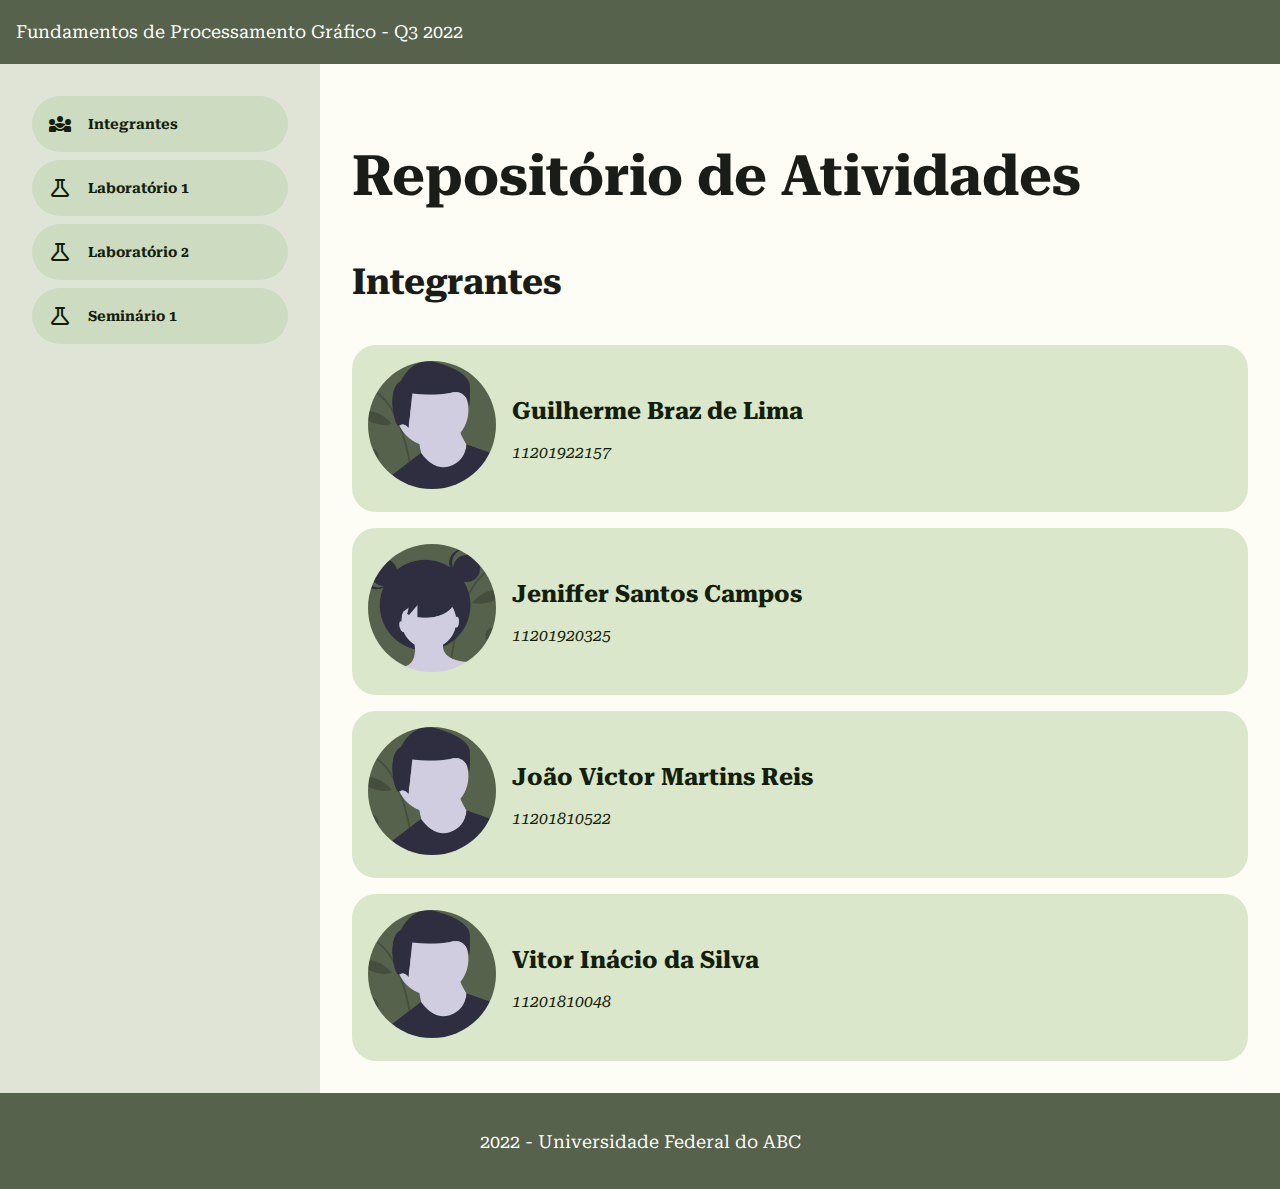
==== index.html @ 8eb5b955 "Add files via upload" ====
<!DOCTYPE html>
<html lang="pt-BR">

<head>
    <meta charset="UTF-8">
    <meta http-equiv="X-UA-Compatible" content="IE=edge">
    <meta name="viewport" content="width=device-width, initial-scale=1.0">
    <title>Fundamentos de Processamento Gráfico</title>
    <link rel="preconnect" href="https://fonts.googleapis.com">
    <link rel="preconnect" href="https://fonts.gstatic.com" crossorigin>
    <link
        href="https://fonts.googleapis.com/css2?family=Roboto+Serif:opsz,wght@8..144,400;8..144,500;8..144,600;8..144,700&display=swap"
        rel="stylesheet">
    <link rel="stylesheet"
        href="https://fonts.googleapis.com/css2?family=Material+Symbols+Rounded:opsz,wght,FILL,GRAD@48,400,1,0" />
    <link rel="stylesheet" href="style.css">
</head>

<body>
    <div class="container">
        <header>
            <p>
                Fundamentos de Processamento Gráfico - Q3 2022
            </p>
        </header>

        <aside>
            <nav class="sitemap">
                <ul>
                    <li>
                        <a href="#integrantes">
                            <span class="material-symbols-rounded">
                                diversity_3
                            </span>
                            Integrantes
                        </a>
                    </li>
                    <li>
                        <a href="lab1.html">
                            <span class="material-symbols-rounded">
                                science
                            </span>
                            Laboratório 1
                        </a>
                    </li>
                    <li>
                        <a href="lab2.html">
                            <span class="material-symbols-rounded">
                                science
                            </span>
                            Laboratório 2
                        </a>
                    </li>
                    <li>
                        <a href="mf1.html">
                            <span class="material-symbols-rounded">
                                science
                            </span>
                            Seminário 1
                        </a>
                    </li>
                </ul>
            </nav>
        </aside>

        <main>
            <h1 class="title">Repositório de Atividades</h1>

            <section id="integrantes">
                <h3>Integrantes</h3>

                <div class="about-me">
                    <div>
                        <img class="profile-picture" src="male.png" alt="Imagem de Perfil">
                    </div>
                    <div>
                        <h4>Guilherme Braz de Lima</h4>
                        <p>
                            11201922157
                        </p>
                    </div>
                </div>

                <div class="about-me">
                    <div>
                        <img class="profile-picture" src="female.png" alt="Imagem de Perfil">
                    </div>
                    <div>
                        <h4>Jeniffer Santos Campos</h4>
                        <p>
                            11201920325
                        </p>
                    </div>
                </div>

                <div class="about-me">
                    <div>
                        <img class="profile-picture" src="male.png" alt="Imagem de Perfil">
                    </div>
                    <div>
                        <h4>João Victor Martins Reis</h4>
                        <p>
                            11201810522
                        </p>
                    </div>
                </div>

                <div class="about-me">
                    <div>
                        <img class="profile-picture" src="male.png" alt="Imagem de Perfil">
                    </div>
                    <div>
                        <h4>Vitor Inácio da Silva</h4>
                        <p>
                            11201810048
                        </p>
                    </div>
                </div>
            </section>
        </main>

        <footer>
            <p>2022 - Universidade Federal do ABC</p>
        </footer>
    </div>
</body>

</html>
---- style.css ----
html,
body {
  height: 100%;
  margin: 0;
  font-family: "Roboto Serif", serif;
  background-color: #fdfdf6;
}

h1 {
  font-size: 3.5rem;
}

h2 {
  font-size: 3rem;
}

h3 {
  font-size: 2.25rem;
}

h4 {
  font-size: 1.5rem;
}

a {
  text-decoration: none;
  color: #1a1c18;
  font-weight: bold;
}

a:hover {
  color: #56624b;
}

body {
  font-size: 1.125rem;
  font-weight: 400;
  color: #1a1c18;
  line-height: 1.5;
}

.container {
  height: auto;
  display: grid;
  grid-template-columns: 1fr 3fr;
  grid-template-rows: min-content auto min-content;
}

header {
  grid-column: 1/3;
  grid-row: 1/2;
  display: flex;
  align-items: center;
  height: 64px;
  padding: 0 16px 0 16px;
  background-color: #56624b;
}

header > p {
  margin: 0;
  line-height: 64px;
  color: #fff;
}

aside {
  grid-column: 1/2;
  grid-row: 2/3;
  background-color: #e0e4d6;
}

.sitemap {
  padding: 32px;
}

.sitemap ul {
  margin: 0;
  padding: 0;
  list-style-type: none;
}

.sitemap ul li {
  padding: 0 16px 0 16px;
  line-height: 56px;
  background-color: #cddbc0;
  border-radius: 28px;
  margin: 0 0 8px 0;
}

.sitemap ul li a {
  display: flex;
  column-gap: 16px;
  align-items: center;
  font-size: 0.875rem;
  font-weight: 700;
  color: #141e0c;
  text-decoration: none;
}

main {
  grid-column: 2/3;
  grid-row: 2/3;
  padding: 32px;
}

article {
  line-height: 1.8;
}

footer {
  grid-column: 1/3;
  grid-row: 3/4;
  display: flex;
  justify-content: center;
  align-items: center;
  height: 96px;
  padding: 0 16px 0 16px;
  background-color: #56624b;
}

footer > p {
  margin: 0;
  color: #ffffff;
}

hr {
  height: 1px;
  background-color: #74796d;
  border: none;
}

.title {
  font-weight: 700;
  color: #1a1c18;
}

.about-me {
  display: flex;
  align-items: center;
  column-gap: 16px;
  padding: 16px;
  border-radius: 24px;
  background-color: #dae7ca;
}

.about-me:not(:last-child) {
  margin-bottom: 16px;
}

.about-me h4 {
  margin: 0 0 12px 0;
  color: #141e0c;
}

.about-me p {
  font-size: 1rem;
  color: #141e0c;
  font-style: italic;
  margin: 8px 0 0 0;
}

.profile-picture {
  width: 128px;
  height: 128px;
  border-radius: 100%;
}

.fav-links ul {
  display: flex;
  column-gap: 16px;
  margin: 0;
  padding: 0;
  list-style-type: none;
}

.fav-links ul li {
  display: flex;
  justify-content: center;
  align-items: center;
  width: 96px;
  height: 96px;
  background-color: #dae7ca;
  border-radius: 24px;
}

.icon {
  height: 56px;
}

.back-button {
  display: inline-flex;
  justify-content: center;
  align-items: center;
  width: 56px;
  height: 56px;
  border-radius: 100%;
}

.back-button:hover {
  background-color: #cddbc0;
}

.back-icon {
  display: inline-block;
  width: 48px;
  height: 48px;
  background: url(arrow_back.svg);
}

.lab_image {
  display: block;
  margin: auto;
  width: 500px;
}

.legenda {
  text-align: center;
}
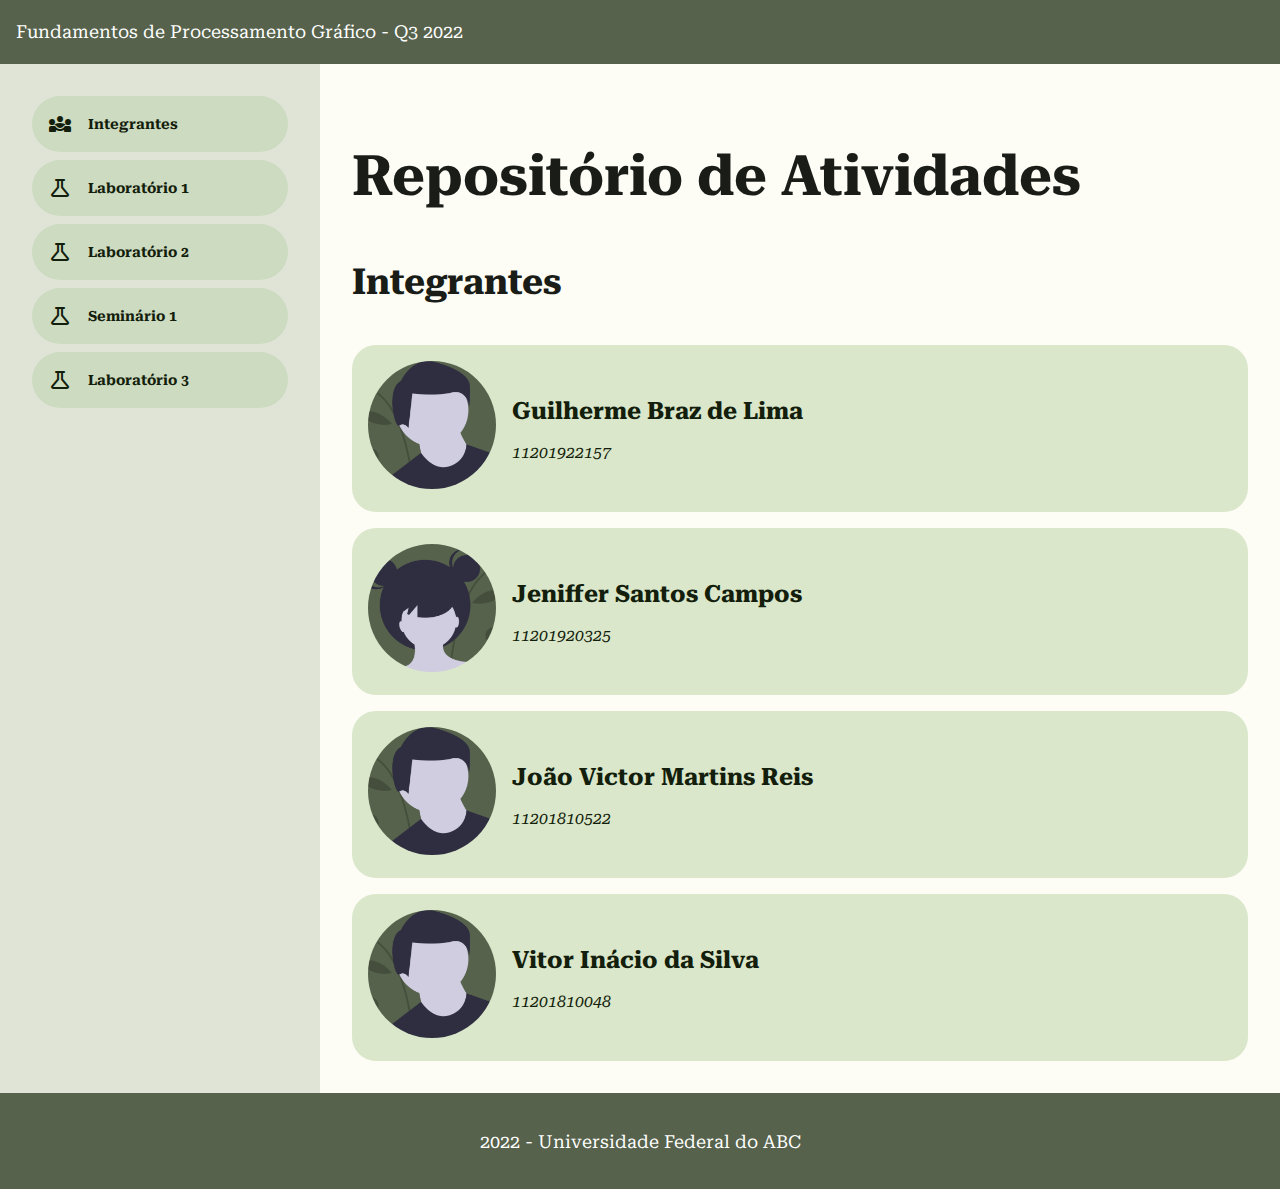
==== commit 5cdd8fe8: "Adicionada página do laboratório 3" ====
--- a/index.html
+++ b/index.html
@@ -57,6 +57,14 @@
                                 science
                             </span>
                             Seminário 1
+                        </a>
+                    </li>
+                    <li>
+                        <a href="mf1.html">
+                            <span class="material-symbols-rounded">
+                                science
+                            </span>
+                            Laboratório 3
                         </a>
                     </li>
                 </ul>
@@ -125,4 +133,4 @@
     </div>
 </body>
 
-</html>
+</html>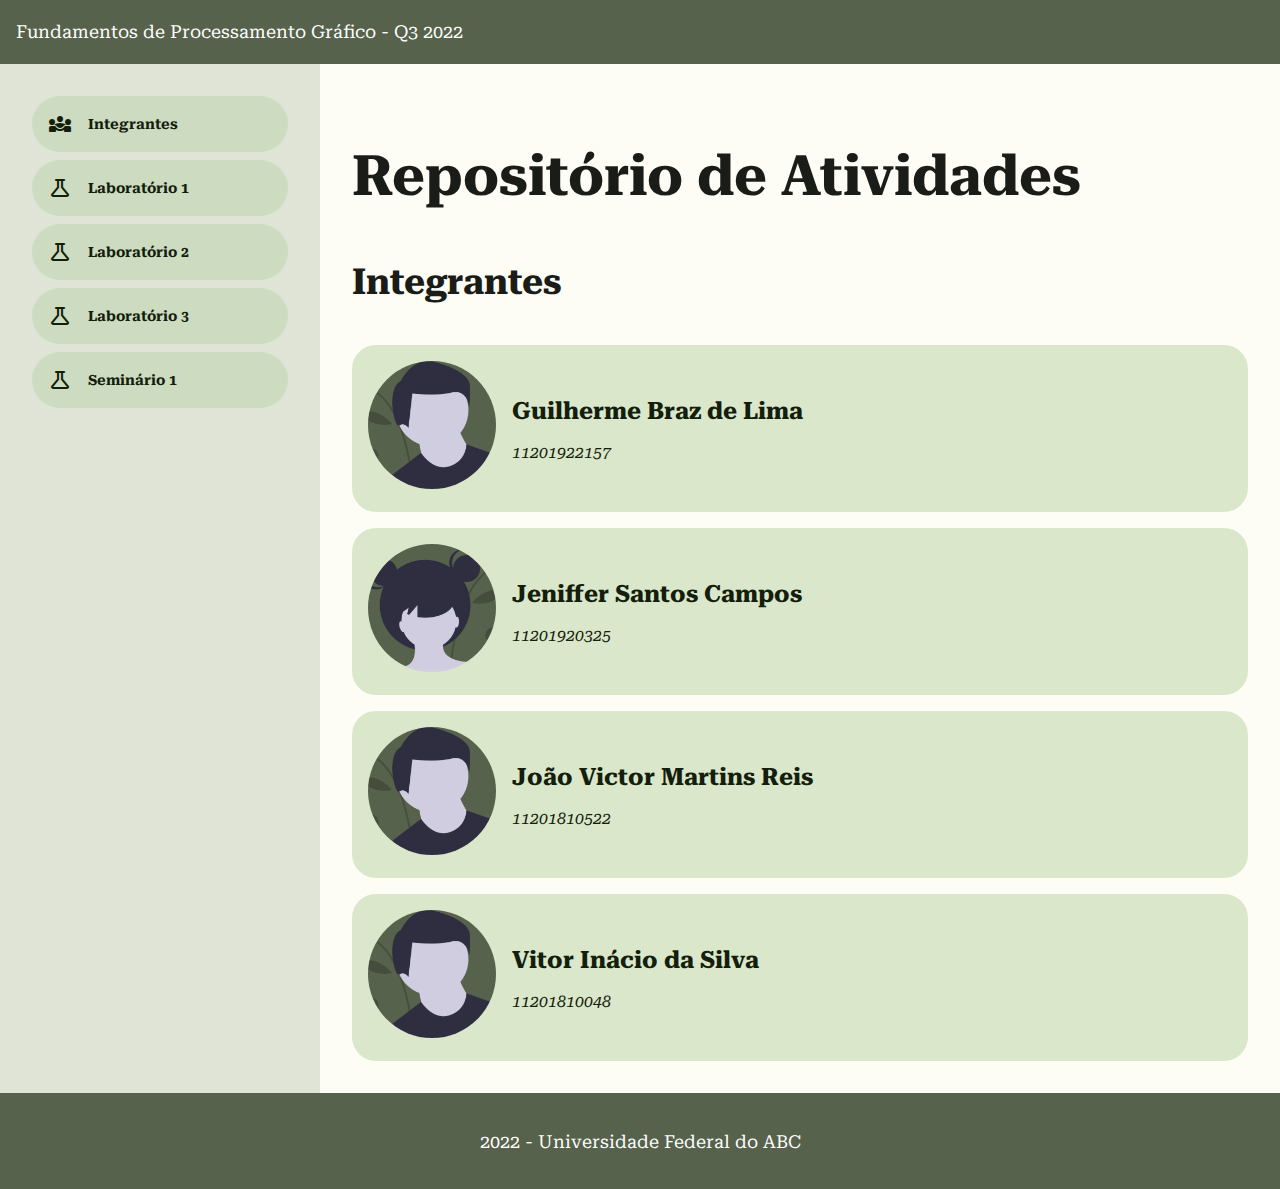
==== commit ea836a9b: "Update index.html" ====
--- a/index.html
+++ b/index.html
@@ -52,11 +52,11 @@
                         </a>
                     </li>
                     <li>
-                        <a href="mf1.html">
+                        <a href="lab3.html">
                             <span class="material-symbols-rounded">
                                 science
                             </span>
-                            Seminário 1
+                            Laboratório 3
                         </a>
                     </li>
                     <li>
@@ -64,7 +64,7 @@
                             <span class="material-symbols-rounded">
                                 science
                             </span>
-                            Laboratório 3
+                            Seminário 1
                         </a>
                     </li>
                 </ul>
@@ -133,4 +133,4 @@
     </div>
 </body>
 
-</html>+</html>
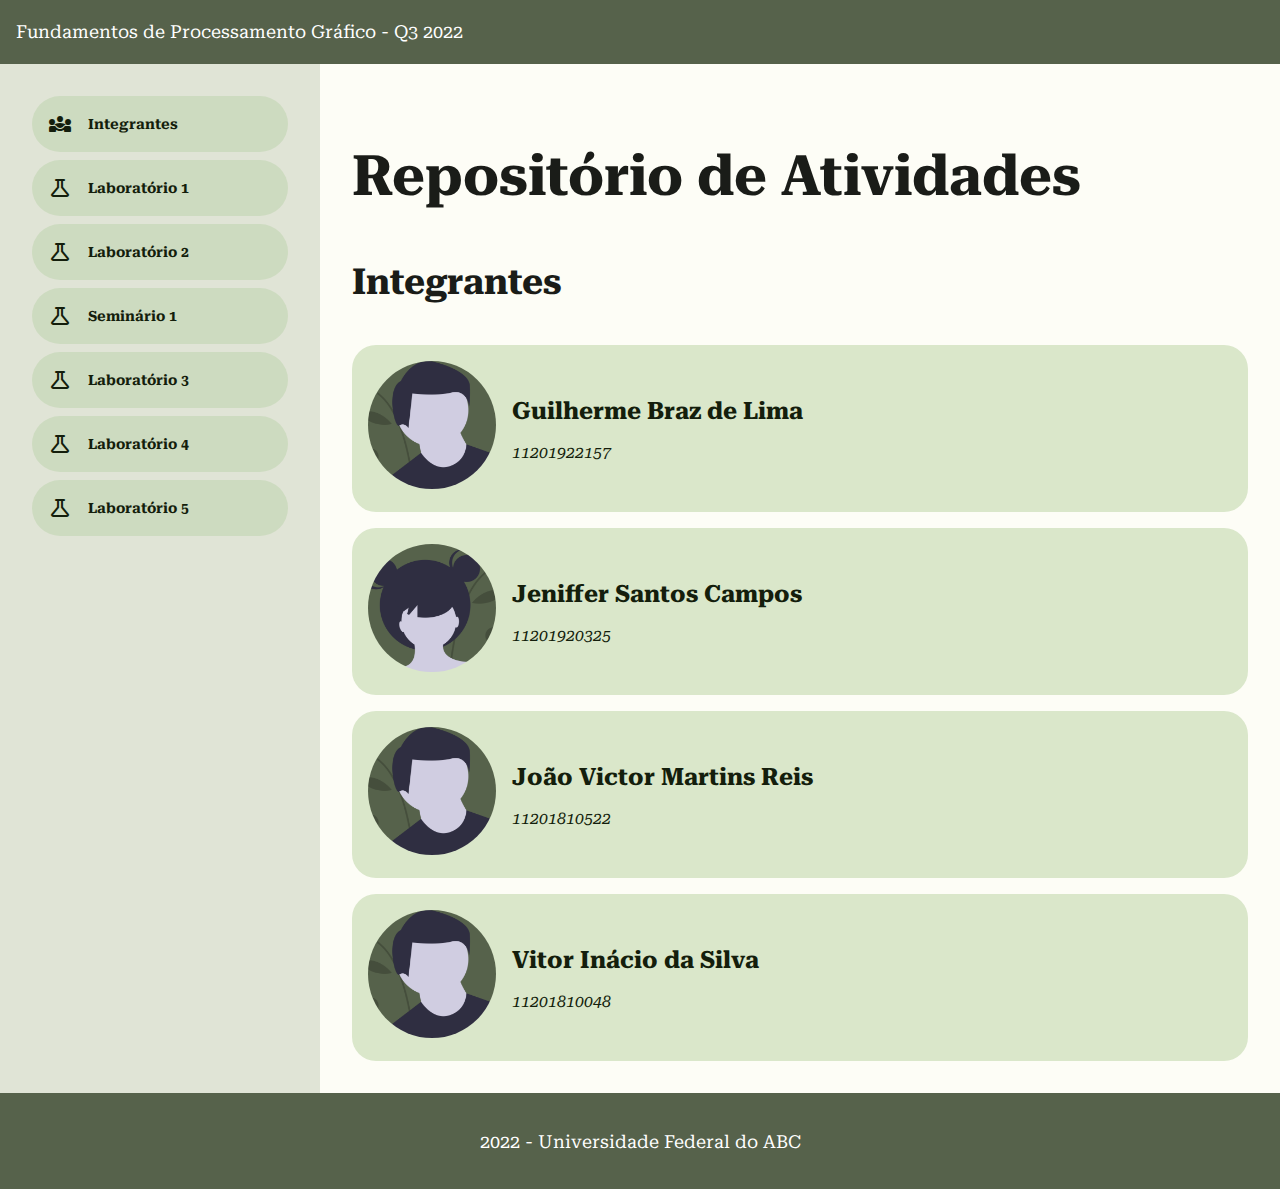
==== commit d2008879: "Update index.html" ====
--- a/index.html
+++ b/index.html
@@ -25,51 +25,67 @@
         </header>
 
         <aside>
-            <nav class="sitemap">
-                <ul>
-                    <li>
-                        <a href="#integrantes">
-                            <span class="material-symbols-rounded">
-                                diversity_3
-                            </span>
-                            Integrantes
-                        </a>
-                    </li>
-                    <li>
-                        <a href="lab1.html">
-                            <span class="material-symbols-rounded">
-                                science
-                            </span>
-                            Laboratório 1
-                        </a>
-                    </li>
-                    <li>
-                        <a href="lab2.html">
-                            <span class="material-symbols-rounded">
-                                science
-                            </span>
-                            Laboratório 2
-                        </a>
-                    </li>
-                    <li>
-                        <a href="lab3.html">
-                            <span class="material-symbols-rounded">
-                                science
-                            </span>
-                            Laboratório 3
-                        </a>
-                    </li>
-                    <li>
-                        <a href="mf1.html">
-                            <span class="material-symbols-rounded">
-                                science
-                            </span>
-                            Seminário 1
-                        </a>
-                    </li>
-                </ul>
-            </nav>
-        </aside>
+           <nav class="sitemap">
+               <ul>
+                   <li>
+                       <a href="index.html">
+                           <span class="material-symbols-rounded">
+                               diversity_3
+                           </span>
+                           Integrantes
+                       </a>
+                   </li>
+                   <li>
+                       <a href="lab1.html">
+                           <span class="material-symbols-rounded">
+                               science
+                           </span>
+                           Laboratório 1
+                       </a>
+                   </li>
+                   <li>
+                       <a href="lab2.html">
+                           <span class="material-symbols-rounded">
+                               science
+                           </span>
+                           Laboratório 2
+                       </a>
+                   </li>
+                   <li>
+                       <a href="mf1.html">
+                           <span class="material-symbols-rounded">
+                               science
+                           </span>
+                           Seminário 1
+                       </a>
+                   </li>
+                   <li>
+                       <a href="lab3.html">
+                           <span class="material-symbols-rounded">
+                               science
+                           </span>
+                           Laboratório 3
+                       </a>
+                   </li>
+                   <li>
+                       <a href="lab4.html">
+                           <span class="material-symbols-rounded">
+                               science
+                           </span>
+                           Laboratório 4
+                       </a>
+                   </li>
+                   <li>
+                       <a href="lab5.html">
+                           <span class="material-symbols-rounded">
+                               science
+                           </span>
+                           Laboratório 5
+                       </a>
+                   </li>
+               </ul>
+           </nav>
+       </aside>
 
         <main>
             <h1 class="title">Repositório de Atividades</h1>
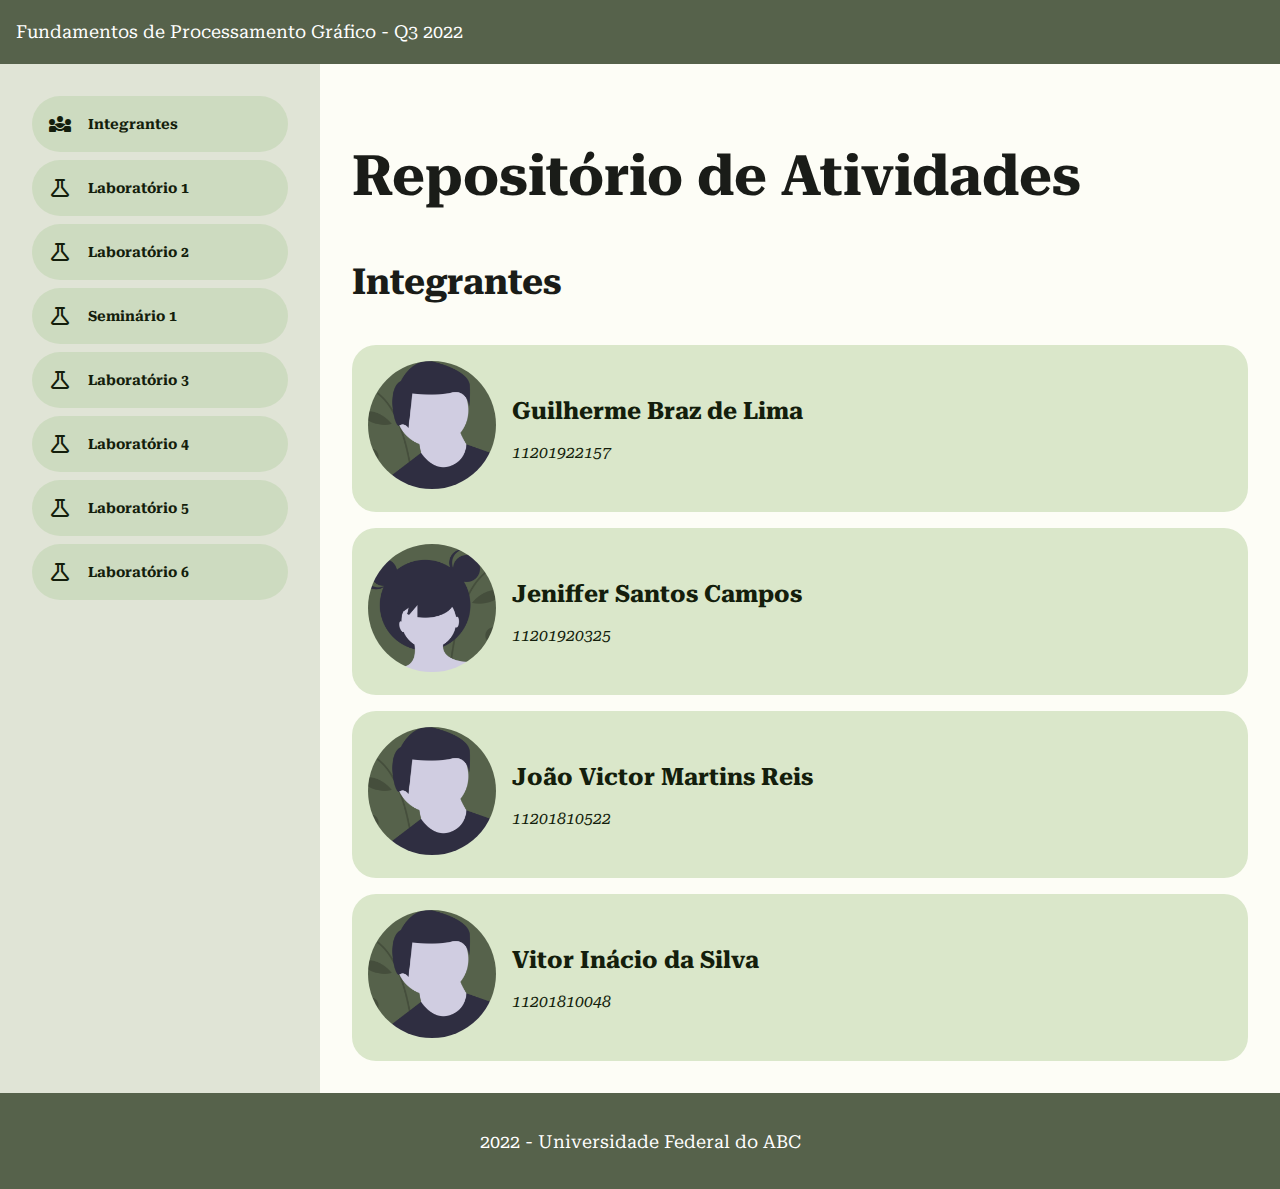
==== commit 2a2fe4ce: "Update index.html" ====
--- a/index.html
+++ b/index.html
@@ -25,67 +25,76 @@
         </header>
 
         <aside>
-           <nav class="sitemap">
-               <ul>
-                   <li>
-                       <a href="index.html">
-                           <span class="material-symbols-rounded">
-                               diversity_3
-                           </span>
-                           Integrantes
-                       </a>
-                   </li>
-                   <li>
-                       <a href="lab1.html">
-                           <span class="material-symbols-rounded">
-                               science
-                           </span>
-                           Laboratório 1
-                       </a>
-                   </li>
-                   <li>
-                       <a href="lab2.html">
-                           <span class="material-symbols-rounded">
-                               science
-                           </span>
-                           Laboratório 2
-                       </a>
-                   </li>
-                   <li>
-                       <a href="mf1.html">
-                           <span class="material-symbols-rounded">
-                               science
-                           </span>
-                           Seminário 1
-                       </a>
-                   </li>
-                   <li>
-                       <a href="lab3.html">
-                           <span class="material-symbols-rounded">
-                               science
-                           </span>
-                           Laboratório 3
-                       </a>
-                   </li>
-                   <li>
-                       <a href="lab4.html">
-                           <span class="material-symbols-rounded">
-                               science
-                           </span>
-                           Laboratório 4
-                       </a>
-                   </li>
-                   <li>
-                       <a href="lab5.html">
-                           <span class="material-symbols-rounded">
-                               science
-                           </span>
-                           Laboratório 5
-                       </a>
-                   </li>
-               </ul>
-           </nav>
-       </aside>
+            <nav class="sitemap">
+                <ul>
+                    <li>
+                        <a href="index.html">
+                            <span class="material-symbols-rounded">
+                                diversity_3
+                            </span>
+                            Integrantes
+                        </a>
+                    </li>
+                    <li>
+                        <a href="lab1.html">
+                            <span class="material-symbols-rounded">
+                                science
+                            </span>
+                            Laboratório 1
+                        </a>
+                    </li>
+                    <li>
+                        <a href="lab2.html">
+                            <span class="material-symbols-rounded">
+                                science
+                            </span>
+                            Laboratório 2
+                        </a>
+                    </li>
+                    <li>
+                        <a href="mf1.html">
+                            <span class="material-symbols-rounded">
+                                science
+                            </span>
+                            Seminário 1
+                        </a>
+                    </li>
+                    <li>
+                        <a href="lab3.html">
+                            <span class="material-symbols-rounded">
+                                science
+                            </span>
+                            Laboratório 3
+                        </a>
+                    </li>
+                    <li>
+                        <a href="lab4.html">
+                            <span class="material-symbols-rounded">
+                                science
+                            </span>
+                            Laboratório 4
+                        </a>
+                    </li>
+                    <li>
+                        <a href="lab5.html">
+                            <span class="material-symbols-rounded">
+                                science
+                            </span>
+                            Laboratório 5
+                        </a>
+                    </li>
+                    <li>
+                        <a href="lab6.html">
+                            <span class="material-symbols-rounded">
+                                science
+                            </span>
+                            Laboratório 6
+                        </a>
+                    </li>
+                </ul>
+            </nav>
+        </aside>
+
 
         <main>
             <h1 class="title">Repositório de Atividades</h1>
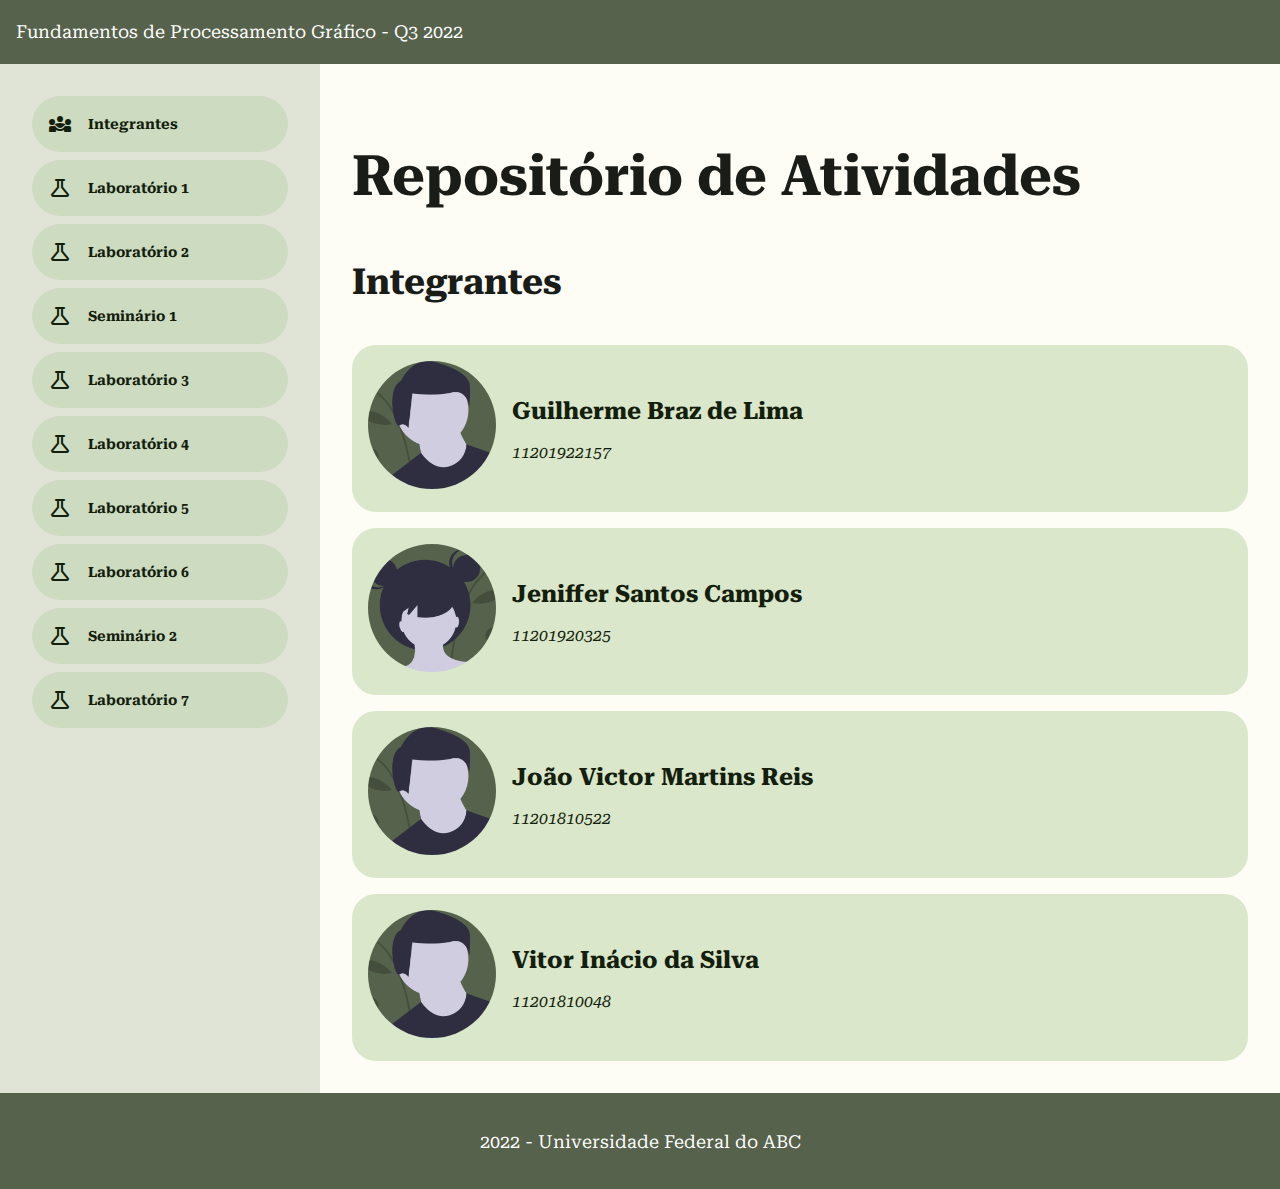
==== commit dde0c96a: "Update index.html" ====
--- a/index.html
+++ b/index.html
@@ -91,6 +91,22 @@
                             Laboratório 6
                         </a>
                     </li>
+                    <li>
+                        <a href="mf1.html">
+                            <span class="material-symbols-rounded">
+                                science
+                            </span>
+                            Seminário 2
+                        </a>
+                    </li>
+                    <li>
+                        <a href="lab6.html">
+                            <span class="material-symbols-rounded">
+                                science
+                            </span>
+                            Laboratório 7
+                        </a>
+                    </li>
                 </ul>
             </nav>
         </aside>
